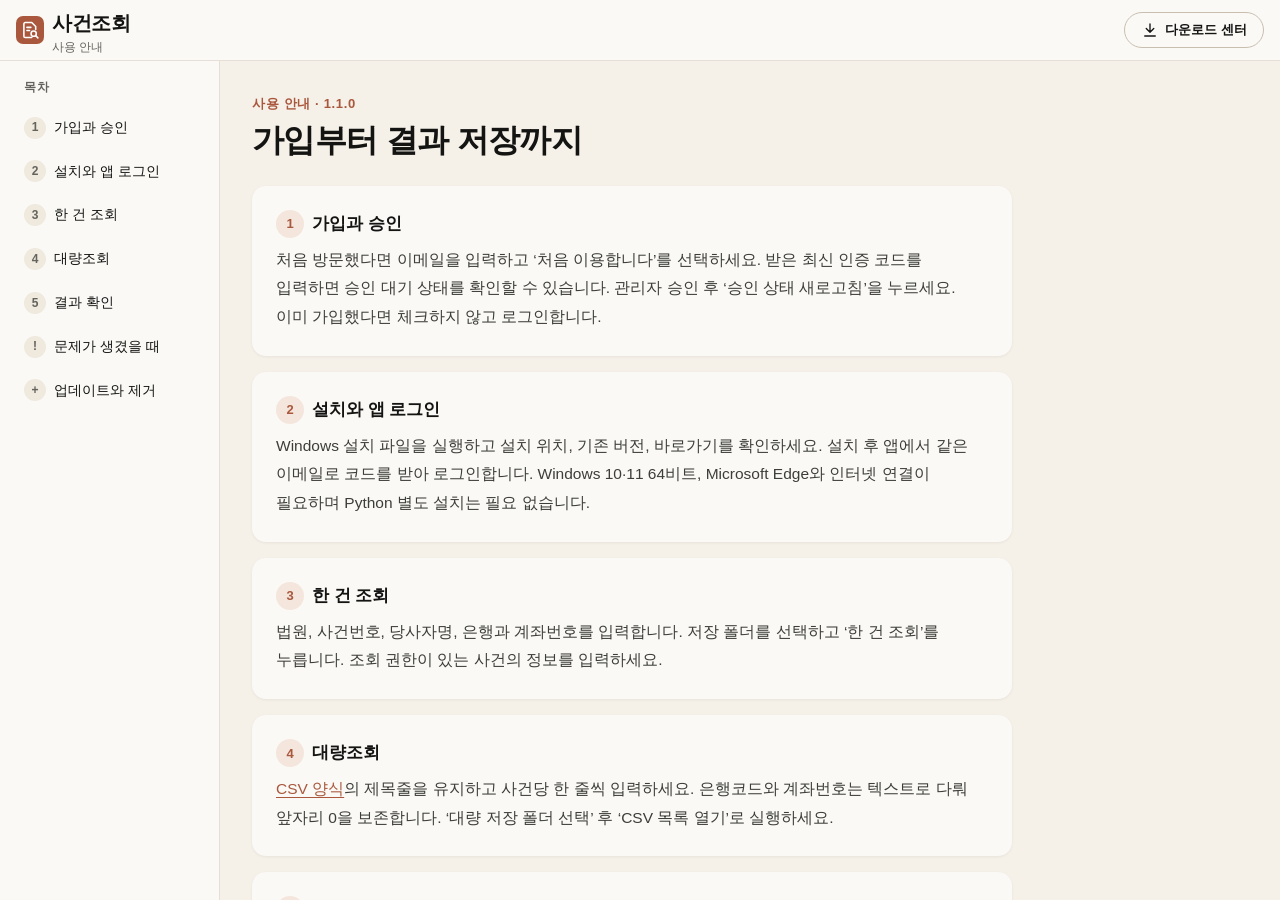
==== guide.html @ 9020bfab "포털 파일 첫 게시" ====
<!doctype html>
<html lang="ko" data-brand="claude">
<head>
<meta charset="utf-8">
<meta name="viewport" content="width=device-width, initial-scale=1">
<meta name="robots" content="noindex">
<title>사건조회 사용 안내</title>
<link rel="stylesheet" href="tokens.css">
<link rel="stylesheet" href="style.css">
</head>
<body class="page-guide">
<header class="topbar">
  <div class="brand">
    <svg class="brand-mark" viewBox="0 0 32 32" aria-hidden="true">
      <rect class="mk-bg" width="32" height="32" rx="8"/>
      <path class="mk-ink" d="M18 24.5h-7.5A1.5 1.5 0 0 1 9 23V9a1.5 1.5 0 0 1 1.5-1.5H18l4.5 4.5v3.5M12.5 13h4.5M12.5 16.5h3"/>
      <circle class="mk-ink" cx="20.2" cy="20.2" r="3"/><path class="mk-ink" d="M22.4 22.4l2.6 2.6"/>
    </svg>
    <span class="brand-name">사건조회<small>사용 안내</small></span>
  </div>
  <span class="spacer"></span>
  <a class="btn btn-small" href="index.html"><svg class="ico" viewBox="0 0 24 24" aria-hidden="true"><path d="M12 4v11M7 10l5 5 5-5M5 20h14"/></svg>다운로드 센터</a>
</header>

<div class="layout">
  <nav class="sidemenu" aria-label="목차">
    <div class="side-body">
      <div class="side-head">목차</div>
      <a class="menu-btn" href="#g1"><b>1</b>가입과 승인</a>
      <a class="menu-btn" href="#g2"><b>2</b>설치와 앱 로그인</a>
      <a class="menu-btn" href="#g3"><b>3</b>한 건 조회</a>
      <a class="menu-btn" href="#g4"><b>4</b>대량조회</a>
      <a class="menu-btn" href="#g5"><b>5</b>결과 확인</a>
      <a class="menu-btn" href="#g6"><b>!</b>문제가 생겼을 때</a>
      <a class="menu-btn" href="#g7"><b>+</b>업데이트와 제거</a>
    </div>
  </nav>

  <main class="main">
    <article class="doc">
      <p class="eyebrow">사용 안내 · 1.1.0</p>
      <h1>가입부터 결과 저장까지</h1>

      <section id="g1" class="card"><h2><span class="no">1</span>가입과 승인</h2>
        <p>처음 방문했다면 이메일을 입력하고 ‘처음 이용합니다’를 선택하세요. 받은 최신 인증 코드를 입력하면 승인 대기 상태를 확인할 수 있습니다. 관리자 승인 후 ‘승인 상태 새로고침’을 누르세요. 이미 가입했다면 체크하지 않고 로그인합니다.</p>
      </section>
      <section id="g2" class="card"><h2><span class="no">2</span>설치와 앱 로그인</h2>
        <p>Windows 설치 파일을 실행하고 설치 위치, 기존 버전, 바로가기를 확인하세요. 설치 후 앱에서 같은 이메일로 코드를 받아 로그인합니다. Windows 10·11 64비트, Microsoft Edge와 인터넷 연결이 필요하며 Python 별도 설치는 필요 없습니다.</p>
      </section>
      <section id="g3" class="card"><h2><span class="no">3</span>한 건 조회</h2>
        <p>법원, 사건번호, 당사자명, 은행과 계좌번호를 입력합니다. 저장 폴더를 선택하고 ‘한 건 조회’를 누릅니다. 조회 권한이 있는 사건의 정보를 입력하세요.</p>
      </section>
      <section id="g4" class="card"><h2><span class="no">4</span>대량조회</h2>
        <p><a href="template.csv" download="대량조회_입력양식.csv">CSV 양식</a>의 제목줄을 유지하고 사건당 한 줄씩 입력하세요. 은행코드와 계좌번호는 텍스트로 다뤄 앞자리 0을 보존합니다. ‘대량 저장 폴더 선택’ 후 ‘CSV 목록 열기’로 실행하세요.</p>
      </section>
      <section id="g5" class="card"><h2><span class="no">5</span>결과 확인</h2>
        <p>단건은 법원명·사건번호 폴더, 대량은 목록조회_날짜_시간 폴더에 저장됩니다. 조회결과.xlsx는 조회요약, 일반내용, 진행내용, 채권자현황, 변제현황, 시도이력 6개 시트로 구성됩니다. 모든 시트에 법원명과 사건번호가 표시됩니다. 화면 이미지는 일반내용·진행내용·변제현황으로 저장하며, 화면이 없거나 오류가 나면 일부 파일이 없을 수 있습니다.</p>
      </section>
      <section id="g6" class="card trouble"><h2><span class="no">!</span>문제가 생겼을 때</h2>
        <ul>
          <li>인증 코드가 만료되면 새 코드를 받고 가장 최근 메일의 숫자를 입력하세요. 재발송은 60초 후 가능합니다.</li>
          <li>승인 대기·정지·만료는 관리자에게 확인하세요.</li>
          <li>회원 서버에 연결되지 않으면 조회가 중단됩니다. 이미 받은 결과는 저장하며, 연결 복구 후 앱을 다시 실행하세요.</li>
          <li>조회 오류는 결과 파일의 오류와 시도이력을 확인하세요. 일시적 오류는 최초 시도 후 최대 3회 재시도합니다.</li>
          <li>설치 경로가 너무 길다는 안내가 나오면 기본 경로를 선택하세요.</li>
        </ul>
      </section>
      <section id="g7" class="card"><h2><span class="no">+</span>업데이트와 제거</h2>
        <p>업데이트는 저장 설정을 이어받고 이전 결과를 보존합니다. Windows 설정 → 앱 → 설치된 앱 → 사건조회 → 제거로 프로그램을 제거할 수 있습니다. 결과·설정·수정된 파일과 이전 수동 설치판은 남습니다.</p>
      </section>
    </article>
  </main>
</div>
</body>
</html>
---- tokens.css ----
/* ============================================================================
   기획본부 디자인 토큰 — 단일 원본
   ----------------------------------------------------------------------------
   이 파일이 원본이다. Artifact로 렌더한 디자인 시스템 문서는 사본이며,
   토큰을 바꿀 때는 항상 이 파일을 먼저 고친다.

   BI(2026-09-30 대표 결정): 기본 강조색은 바로바로론 BI 남색 #0E5296(흰 바탕 대비 7.9:1).
   BI 하늘색 #3AA9C6은 흰 바탕 대비 2.7:1이라 글자에 쓰지 않고 띠·그래픽 같은 장식에만 쓴다.

   적용 대상
     · 업무 콘솔(22번)      — <link>로 직접 불러 쓴다
     · 기획본부 뉴스(21번)   — 단일 파일로 GitHub Pages에 올라가므로 :root 블록을
                              이 파일에서 복사해 인라인한다(import 불가)
     · 메일 본문            — 메일 클라이언트가 CSS 변수를 지원하지 않으므로
                              여기 값을 인라인 스타일로 번역해 쓴다

   테마: 라이트를 bare :root에 전부 정의하고, 다크는 토큰만 두 번 재정의한다
         (prefers-color-scheme + data-theme). 색을 미디어쿼리 안에서만 정의하지 않는다.
   ========================================================================== */

:root{
  /* ── 표면 ─────────────────────────────────────────────────────────────── */
  --bg:#F1F4F8;           /* 페이지 바탕 */
  --surface:#FFFFFF;      /* 패널·카드 */
  --surface-2:#F4F7FB;    /* 패널 안의 한 단계 들어간 면 */

  /* ── 잉크 ─────────────────────────────────────────────────────────────── */
  --ink:#111418;          /* 본문·제목 */
  --ink-2:#333A45;        /* 보조 본문 */
  --muted:#5B6473;        /* 캡션·비활성 (대비 4.5:1 이상 유지) */

  /* ── 경계 ─────────────────────────────────────────────────────────────── */
  --rule:#DCE3EB;         /* 기본 구분선 */
  --rule-strong:#A3ACB9;  /* 강조 구분선·입력 테두리 */

  /* ── 강조 ─────────────────────────────────────────────────────────────── */
  --accent:#0E5296;       /* BI 남색 */
  --accent-ink:#FFFFFF;   /* accent 위에 얹는 글자색 */
  --accent-soft:#E5EEF7;  /* accent 배경의 옅은 면 */

  /* ── BI(바로바로론) ────────────────────────────────────────────────────
     --bi-*    : 테마와 무관한 고정색. 그래픽 그라데이션·로고 주변 등 "브랜드 그림"에만 쓴다.
                 글자색으로 쓰지 않는다(다크에서도 값이 그대로라 대비가 무너진다).
     --brand-* : 테마에 따라 바뀌는 브랜드 면·글자. 메뉴 띠·푸터 바탕(--brand-navy-deep),
                 제호 글자(--brand-navy), 장식 띠(--brand-sky), 옅은 면(--brand-sky-soft).
     --on-brand: --brand-navy-deep·--bi-* 위에 얹는 글자색 */
  --bi-navy:#0E5296;      --bi-navy-deep:#0A3D70;  --bi-sky:#3AA9C6;
  --brand-navy:#0E5296;   --brand-navy-deep:#0A3D70;
  --brand-sky:#3AA9C6;    --brand-sky-soft:#E3F3F8;
  --on-brand:#FFFFFF;

  /* ── 상태(의미) ────────────────────────────────────────────────────────
     UI 상태 전용이다. 주가 등락(--rise/--fall)과 섞어 쓰지 않는다.
     같은 빨강이라도 "경고"와 "상승"은 다른 개념이라 따로 둬야 나중에 갈라진다. */
  --danger:#C62828;       --danger-soft:#FBEBEB;   /* 오류·마감 경과·결측 */
  --warn:#9A5B00;         --warn-soft:#FBF0E2;     /* 보류·확인 필요 */
  --ok:#1B7A4B;           --ok-soft:#E6F4ED;       /* 완료·정상 */
  --info:#1E63B4;         --info-soft:#E7F0FA;     /* 안내·진행 중 */
  --neutral:#5B6473;      --neutral-soft:#EEF1F5;  /* 미착수·해당 없음 */

  /* ── 시장 방향(21번 뉴스 전용) ─────────────────────────────────────────
     한국 증시 관례: 상승 빨강, 하락 파랑. 값은 상태색과 같아도 의미가 다르므로
     이름을 따로 둔다. 등락 색만 바꾸고 싶을 때 UI 경고색이 딸려 바뀌지 않는다. */
  --rise:#C62828;         --rise-soft:#FBEBEB;
  --fall:#1E63B4;         --fall-soft:#E7F0FA;
  --flat:#5B6473;
  --chart-grid:#E5E9EF;
  --band:#F3D9D9;         /* 지수 차트 강조 띠 */
  --masthead-rule:#0E5296;/* 제호 아래 굵은 선 */

  /* ── 서체 ─────────────────────────────────────────────────────────────── */
  --font-display:"Gothic A1","IBM Plex Sans KR","Noto Sans KR","Malgun Gothic",sans-serif;
  --font-body:"IBM Plex Sans KR","Noto Sans KR","Malgun Gothic","Apple SD Gothic Neo",sans-serif;

  /* ── 타입 스케일 ───────────────────────────────────────────────────────
     화면마다 본문 기준만 다르게 고른다(콘솔 --text-base, 뉴스 --text-lg).
     스케일 자체는 공유해 두 화면의 위계가 어긋나지 않게 한다. */
  --text-xs:12px;
  --text-sm:13px;
  --text-md:14px;
  --text-base:15.5px;
  --text-lg:17px;
  --text-xl:20px;
  --text-2xl:24px;
  --text-3xl:32px;
  --text-4xl:40px;

  --leading-tight:1.32;   /* 제목 */
  --leading-normal:1.7;   /* UI 본문 */
  --leading-relaxed:1.85; /* 읽는 지면 본문 */
  --tracking-label:.05em; /* 대문자·라벨 */

  /* ── 간격 (4px 기반) ──────────────────────────────────────────────────── */
  --sp-1:4px;
  --sp-2:6px;
  --sp-3:8px;
  --sp-4:12px;
  --sp-5:16px;
  --sp-6:20px;
  --sp-7:24px;
  --sp-8:32px;
  --sp-9:48px;

  /* ── 모서리 ───────────────────────────────────────────────────────────── */
  --r-sm:4px;
  --r-md:6px;
  --r-lg:8px;
  --r-xl:12px;
  --r-2xl:14px;

  /* ── 그림자 ───────────────────────────────────────────────────────────── */
  --shadow-1:0 1px 0 rgba(17,20,24,.05);      /* 패널 */
  --shadow-2:0 -6px 20px rgba(17,20,24,.18);  /* 드로어·모달 */

  /* ── 하위 호환 별칭 ────────────────────────────────────────────────────
     기존 코드가 쓰던 이름. 새로 쓰는 곳에서는 위의 의미 토큰을 쓴다.
     두 화면의 마이그레이션이 끝나면 지운다. */
  --up:var(--rise);       --up-soft:var(--rise-soft);
  --down:var(--fall);     --down-soft:var(--fall-soft);
  --radius:var(--r-lg);
  --shadow:var(--shadow-1);
}

/* 다크: OS 설정만 있고 명시 선택이 없는 상태(대부분의 사용자) */
@media (prefers-color-scheme:dark){
  :root:not([data-theme="light"]){
    --bg:#0E1319;
    --surface:#161C25;
    --surface-2:#1B222D;
    --ink:#E9ECF1;
    --ink-2:#C3C9D3;
    --muted:#98A1B1;
    --rule:#28303D;
    --rule-strong:#4A5466;
    --accent:#8CC0EE;
    --accent-ink:#0E1319;
    --accent-soft:#16283D;
    --brand-navy:#8CC0EE;   --brand-navy-deep:#0B2440;
    --brand-sky:#4DB9D5;    --brand-sky-soft:#12303A;
    --on-brand:#FFFFFF;

    --danger:#F26C6A;     --danger-soft:#3A2024;
    --warn:#E0A458;       --warn-soft:#352716;
    --ok:#6FC79A;         --ok-soft:#16301F;
    --info:#62A6F2;       --info-soft:#1A2A40;
    --neutral:#98A1B1;    --neutral-soft:#222A36;

    --rise:#F26C6A;       --rise-soft:#3A2024;
    --fall:#62A6F2;       --fall-soft:#1A2A40;
    --flat:#98A1B1;
    --chart-grid:#242C38;
    --band:#3A2024;
    --masthead-rule:#8CC0EE;

    --shadow-1:none;
    --shadow-2:0 -6px 20px rgba(0,0,0,.45);
  }
}

/* 다크: 사용자가 직접 고른 경우(토글이 OS 설정을 이긴다) */
:root[data-theme="dark"]{
  --bg:#0E1319;
  --surface:#161C25;
  --surface-2:#1B222D;
  --ink:#E9ECF1;
  --ink-2:#C3C9D3;
  --muted:#98A1B1;
  --rule:#28303D;
  --rule-strong:#4A5466;
  --accent:#8CC0EE;
  --accent-ink:#0E1319;
  --accent-soft:#16283D;
  --brand-navy:#8CC0EE;   --brand-navy-deep:#0B2440;
  --brand-sky:#4DB9D5;  --brand-sky-soft:#12303A;
  --on-brand:#FFFFFF;

  --danger:#F26C6A;     --danger-soft:#3A2024;
  --warn:#E0A458;       --warn-soft:#352716;
  --ok:#6FC79A;         --ok-soft:#16301F;
  --info:#62A6F2;       --info-soft:#1A2A40;
  --neutral:#98A1B1;    --neutral-soft:#222A36;

  --rise:#F26C6A;       --rise-soft:#3A2024;
  --fall:#62A6F2;       --fall-soft:#1A2A40;
  --flat:#98A1B1;
  --chart-grid:#242C38;
  --band:#3A2024;
  --masthead-rule:#8CC0EE;

  --shadow-1:none;
  --shadow-2:0 -6px 20px rgba(0,0,0,.45);
}

/* ============================================================================
   브랜드 층 — Claude (DESIGN-claude.md 참조)
   ----------------------------------------------------------------------------
   <html data-brand="claude">를 선언한 화면에서만 적용된다. 선언하지 않은 화면은
   위의 기본 토큰 그대로다. 바꾸는 것은 표면·잉크·경계·강조·제목 서체·그림자뿐이고,
   상태색(danger·warn·ok·info·neutral)과 타입·간격·모서리 스케일은 기본 토큰을 쓴다.

   강조색: 문서의 기본 코랄 #cc785c는 흰 글자 대비 3.3:1이라 버튼·글자에 쓰기에
   모자라다. 라이트는 문서의 눌림색 #a9583e(흰 글자 5.1:1, 크림 위 글자 4.8:1)를
   강조로 쓰고, 다크는 밝은 코랄 #d97757 위에 어두운 글자를 얹는다(5.9:1).

   선택자 우선순위: 이 층은 기본 다크 블록보다 뒤에 있고 속성 선택자가 하나 더 붙어
   있어 항상 이긴다. 브랜드 다크 블록은 브랜드 라이트 블록이 정의한 토큰을 전부
   다시 정의해야 한다(빠뜨리면 다크에서 라이트 값이 남는다).
   BI 토큰(--bi-*·--brand-*·--on-brand)은 이 층에서 재정의하지 않는다 — 이 층을 쓰는
   화면(20번)은 BI 요소를 쓰지 않는다. 쓰게 되면 여기서 함께 정의한다.
   ========================================================================== */
:root[data-brand="claude"]{
  --bg:#F5F0E8;           /* surface-soft — 페이지 바탕 */
  --surface:#FAF9F5;      /* canvas — 패널·카드 */
  --surface-2:#EFE9DE;    /* surface-card — 한 단계 들어간 면 */
  --ink:#141413;
  --ink-2:#3D3D3A;
  --muted:#65635D;        /* 문서 #6c6a64를 살짝 낮춤 — surface-2 위 4.5:1 유지 */
  --rule:#E6DFD8;         /* hairline */
  --rule-strong:#C9BFB1;
  --accent:#A9583E;
  --accent-ink:#FFFFFF;
  --accent-soft:#F4E6DC;
  /* 그래프 계열색(2026-10-24 대표 승인, 29번 책자 9장). 선·막대 같은 비텍스트 그래픽용이다.
     --surface 대비 4.8·10.3·4.7·3.5:1 — 비텍스트 기준 3:1 이상. 글자색으로는 쓰지 않는다(chart-4는 글자 4.5:1 미달).
     chart-1은 --accent, chart-2는 --ink-2와 같은 값이지만 의미가 달라 이름을 따로 둔다. */
  --chart-1:#A9583E;      /* 당월·주 계열 */
  --chart-2:#3D3D3A;      /* 비교·합계 계열 */
  --chart-3:#2F7D6E;
  --chart-4:#B7791F;
  --font-display:"Copernicus","Tiempos Headline",Georgia,"Noto Serif KR","Nanum Myeongjo",serif;
  --shadow-1:0 1px 3px rgba(20,20,19,.06);
  --shadow-2:0 8px 28px rgba(20,20,19,.12);
}

@media (prefers-color-scheme:dark){
  :root[data-brand="claude"]:not([data-theme="light"]){
    --bg:#1F1E1D;
    --surface:#262624;
    --surface-2:#30302E;
    --ink:#FAF9F5;
    --ink-2:#C3C0B6;
    --muted:#A09D96;
    --rule:#3A3936;
    --rule-strong:#57554F;
    --accent:#D97757;
    --accent-ink:#141413;
    --accent-soft:#3D2B24;
    --chart-1:#D97757;
    --chart-2:#C3C0B6;
    --chart-3:#5DB8A6;
    --chart-4:#E8A55A;
    --font-display:"Copernicus","Tiempos Headline",Georgia,"Noto Serif KR","Nanum Myeongjo",serif;
    --shadow-1:none;
    --shadow-2:0 8px 28px rgba(0,0,0,.45);
  }
}

:root[data-brand="claude"][data-theme="dark"]{
  --bg:#1F1E1D;
  --surface:#262624;
  --surface-2:#30302E;
  --ink:#FAF9F5;
  --ink-2:#C3C0B6;
  --muted:#A09D96;
  --rule:#3A3936;
  --rule-strong:#57554F;
  --accent:#D97757;
  --accent-ink:#141413;
  --accent-soft:#3D2B24;
  --chart-1:#D97757;
  --chart-2:#C3C0B6;
  --chart-3:#5DB8A6;
  --chart-4:#E8A55A;
  --font-display:"Copernicus","Tiempos Headline",Georgia,"Noto Serif KR","Nanum Myeongjo",serif;
  --shadow-1:none;
  --shadow-2:0 8px 28px rgba(0,0,0,.45);
}

/* ============================================================================
   브랜드 층 — 옥색 (대표 지시 2026-10-08, PPT 문서서식 3종 전용)
   ----------------------------------------------------------------------------
   <html data-brand="jade">를 선언한 화면/문서에서만 적용. 상태색·타입·간격·모서리
   스케일은 기본 토큰을 쓴다(3.8절과 같은 범위 원칙). ink·ink-2는 기본값 유지.
   소비처: _디자인/문서서식/ PPT 3종(기획안·경영보고·교육자료 마스터)·교육 01 덱.
   근거: _디자인/문서서식/양식_기준_기획안·보고서.md 14.2절.
   ========================================================================== */
:root[data-brand="jade"]{
  --bg:#F2F7F5;
  --surface:#FFFFFF;
  --surface-2:#E3EFEA;
  --rule:#D7E3DF;
  --rule-strong:#A9BDB6;
  --accent:#4C7A70;
  --accent-ink:#FFFFFF;
  --accent-soft:#E3EFEA;
  --accent-deep:#2E6B57;   /* 신설 토큰 — 흰 바탕 위 강조 글자 전용(6.25:1) */
  --muted:#5B6B66;
}

@media (prefers-color-scheme:dark){
  :root[data-brand="jade"]:not([data-theme="light"]){
    --bg:#11211B; --surface:#17251F; --surface-2:#1C2B25;
    --rule:#28392F; --rule-strong:#44635A;
    --accent:#6FC3A8; --accent-ink:#0E1319; --accent-soft:#1A3A30;
    --accent-deep:#8EDCBF; --muted:#8FB3A8;
  }
}
:root[data-brand="jade"][data-theme="dark"]{
  --bg:#11211B; --surface:#17251F; --surface-2:#1C2B25;
  --rule:#28392F; --rule-strong:#44635A;
  --accent:#6FC3A8; --accent-ink:#0E1319; --accent-soft:#1A3A30;
  --accent-deep:#8EDCBF; --muted:#8FB3A8;
}

/* ============================================================================
   브랜드 층 — 오피스 (대표 승인 2026-10-28, 29번 기획실 Monthly Report 전용)
   ----------------------------------------------------------------------------
   <html data-brand="office">를 선언한 화면/문서에서만 적용된다(지금은 29번 변환기와 저장 HTML뿐).
   파란 머리 띠·회색 바탕·엑셀식 표 머리글·오피스 기본 테마 그래프 계열색. 기존 값과 다른 브랜드 층은 고치지 않았다.
   새 변수(--office-bar·--office-bar-ink·--tbl-head-bg·--tbl-total-bg·--tbl-total-rule)는 이 층에서만 정의한다(바탕 :root에는 없음).
   다크 두 꼴은 이 라이트 층이 정의한 변수를 모두 다시 정의한다(선택자 우선순위가 같아, 빠진 변수는 라이트 값이 다크에 남는다).
   그래프 계열색: 오피스 파랑·주황·회색·금색. 주황·금색은 흰 바탕 3:1 대비를 위해 한 단계 진하게 잡았다.
   영문 제호 서체는 Windows 기본 서체만 쓴다(외부 서체 파일 없음).
   ========================================================================== */
:root[data-brand="office"]{
  --bg:#F3F2F1;
  --surface:#FFFFFF;
  --surface-2:#FAF9F8;
  --ink:#201F1E;
  --ink-2:#323130;
  --muted:#605E5C;
  --rule:#E1DFDD;
  --rule-strong:#C8C6C4;
  --accent:#2B579A;
  --accent-ink:#FFFFFF;
  --accent-soft:#DEECF9;
  --neutral-soft:#F3F2F1;
  --office-bar:#2B579A;
  --office-bar-ink:#FFFFFF;
  --tbl-head-bg:#DDEBF7;
  --tbl-total-bg:#F2F2F2;
  --tbl-total-rule:#4472C4;
  --chart-1:#4472C4;
  --chart-2:#D46A1F;
  --chart-3:#7F7F7F;
  --chart-4:#A67C00;
  --chart-grid:#EDEBE9;
  --font-display:Cambria,Georgia,"Times New Roman",serif;
}

@media (prefers-color-scheme:dark){
  :root[data-brand="office"]:not([data-theme="light"]){
    --bg:#1F1F1F;
    --surface:#292929;
    --surface-2:#323232;
    --ink:#F3F2F1;
    --ink-2:#D2D0CE;
    --muted:#A19F9D;
    --rule:#3B3A39;
    --rule-strong:#605E5C;
    --accent:#6CA0DC;
    --accent-ink:#1F1F1F;
    --accent-soft:#172B45;
    --neutral-soft:#323232;
    --office-bar:#1B3A66;
    --office-bar-ink:#FFFFFF;
    --tbl-head-bg:#1E3A5F;
    --tbl-total-bg:#323232;
    --tbl-total-rule:#6CA0DC;
    --chart-1:#6C9BE0;
    --chart-2:#F4A261;
    --chart-3:#B3B0AD;
    --chart-4:#E6B800;
    --chart-grid:#3B3A39;
    --font-display:Cambria,Georgia,"Times New Roman",serif;
  }
}

:root[data-brand="office"][data-theme="dark"]{
  --bg:#1F1F1F;
  --surface:#292929;
  --surface-2:#323232;
  --ink:#F3F2F1;
  --ink-2:#D2D0CE;
  --muted:#A19F9D;
  --rule:#3B3A39;
  --rule-strong:#605E5C;
  --accent:#6CA0DC;
  --accent-ink:#1F1F1F;
  --accent-soft:#172B45;
  --neutral-soft:#323232;
  --office-bar:#1B3A66;
  --office-bar-ink:#FFFFFF;
  --tbl-head-bg:#1E3A5F;
  --tbl-total-bg:#323232;
  --tbl-total-rule:#6CA0DC;
  --chart-1:#6C9BE0;
  --chart-2:#F4A261;
  --chart-3:#B3B0AD;
  --chart-4:#E6B800;
  --chart-grid:#3B3A39;
  --font-display:Cambria,Georgia,"Times New Roman",serif;
}
---- style.css ----
/* 사건조회 포털(index.html)과 사용 안내(guide.html)가 함께 쓰는 규칙.
   색·서체·간격·모서리는 tokens.css(_디자인/tokens.css 바이트 사본)에서 받는다. 이 파일에 색을 직접 적지 않는다.
   로그인 전후 전환과 기본 화면은 :has() 없이 형제 결합자(~)와 :target으로 만든다.
   :has()는 장식(상태 점, 단계 색, 고른 메뉴, 회원 관리 메뉴)에만 쓰며 다른 선택자와 쉼표로 묶지 않는다. */

/* ── 바탕 ── */
*{box-sizing:border-box}
html{color-scheme:light}
@media (prefers-color-scheme:dark){html{color-scheme:dark}}
html,body{margin:0}
body{
  background:var(--bg);color:var(--ink);
  font-family:var(--font-body);font-size:var(--text-base);line-height:var(--leading-normal);
  word-break:keep-all;overflow-wrap:break-word;-webkit-font-smoothing:antialiased;
}
button,input,select{font:inherit;color:inherit}
a{color:var(--accent);text-underline-offset:3px}
.sr-only{position:absolute;width:1px;height:1px;overflow:hidden;clip:rect(0 0 0 0);white-space:nowrap}
:focus-visible{outline:3px solid color-mix(in srgb,var(--accent) 35%,transparent);outline-offset:2px}
.defs{position:absolute;width:0;height:0;overflow:hidden}
.ico{width:18px;height:18px;flex:none;fill:none;stroke:currentColor;stroke-width:1.8;stroke-linecap:round;stroke-linejoin:round}
.mk-bg{fill:var(--accent)}
.mk-ink{fill:none;stroke:var(--accent-ink);stroke-width:1.8;stroke-linecap:round;stroke-linejoin:round}

/* 로그인 전 포털: 몸 전체가 가운데 정렬 격자이고 카드 바로 아래에 #status가 온다 */
.page-portal{
  min-height:100vh;display:grid;place-content:center;justify-items:center;gap:var(--sp-4);padding:var(--sp-6);
}
/* 사용 안내: 위 띠 아래 겉틀이 남은 높이를 채운다 */
.page-guide{height:100vh;display:flex;flex-direction:column}

/* ── 단추 ── */
.btn{
  display:inline-flex;align-items:center;justify-content:center;gap:var(--sp-2);
  min-height:40px;padding:var(--sp-3) var(--sp-6);border:1px solid var(--rule-strong);border-radius:999px;
  background:var(--surface);color:var(--ink);cursor:pointer;white-space:nowrap;font-weight:600;text-decoration:none;
  transition:background .15s,transform .15s,box-shadow .15s,filter .15s;
}
.btn:hover{background:var(--surface-2)}
.btn:active:not(:disabled){transform:scale(.97)}
.btn-primary{background:var(--accent);color:var(--accent-ink);border-color:var(--accent)}
.btn-primary:hover{background:var(--accent);filter:brightness(.94);box-shadow:0 4px 14px color-mix(in srgb,var(--accent) 35%,transparent)}
.btn:disabled{opacity:.45;cursor:default;filter:none;box-shadow:none}
.btn-small{min-height:34px;padding:var(--sp-2) var(--sp-5);font-size:var(--text-sm)}
.btn-link{border:0;background:transparent;color:var(--accent);cursor:pointer;padding:var(--sp-1) 0;font-size:var(--text-sm);font-weight:600}
.btn-link:hover{text-decoration:underline;text-underline-offset:3px}
.btn-link:disabled{opacity:.45;cursor:default;text-decoration:none}

/* ── 로그인 카드(이메일 입력과 코드 입력이 한 카드 안에서 바뀐다) ── */
.login-screen{width:min(400px,calc(100vw - 40px))}
.login-card{
  display:flex;flex-direction:column;gap:var(--sp-3);
  padding:var(--sp-9) var(--sp-8) var(--sp-7);
  background:var(--surface);border-radius:var(--r-2xl);box-shadow:var(--shadow-2);
}
.login-mark{display:block;width:44px;height:44px;margin:0 auto var(--sp-3)}
.login-brand{margin:0;text-align:center;font-size:var(--text-3xl);line-height:var(--leading-tight);letter-spacing:-.02em;font-weight:700}
.login-sub{margin:0 0 var(--sp-5);text-align:center;color:var(--muted)}
.login-form{display:flex;flex-direction:column;gap:var(--sp-3);margin:0}
.login-input{
  width:100%;min-height:44px;padding:var(--sp-2) var(--sp-4);
  border:1px solid var(--rule-strong);border-radius:var(--r-xl);background:var(--surface);color:var(--ink);
}
.login-input::placeholder{color:var(--muted)}
.login-input:focus{border-color:var(--accent);outline:none;box-shadow:0 0 0 3px color-mix(in srgb,var(--accent) 18%,transparent)}
.code-input{text-align:center;font-size:var(--text-xl);letter-spacing:.3em;font-variant-numeric:tabular-nums}
.code-input::placeholder{font-size:var(--text-md);letter-spacing:0}
.field-label{font-size:var(--text-md);font-weight:600;color:var(--ink-2)}
.check-row{
  display:flex;align-items:flex-start;gap:var(--sp-3);padding:var(--sp-3) var(--sp-4);
  border-radius:var(--r-xl);background:var(--surface-2);font-size:var(--text-md);line-height:1.5;cursor:pointer;
  transition:background .15s;
}
.check-row input{width:18px;height:18px;margin:2px 0 0;flex:none;accent-color:var(--accent)}
.check-row:has(input:checked){background:var(--accent-soft)}
.login-hint{margin:0;font-size:var(--text-sm);color:var(--muted);line-height:1.6}
.login-submit{width:100%;min-height:46px;margin-top:var(--sp-1)}
.login-links{display:flex;justify-content:center;align-items:center;gap:var(--sp-3);color:var(--muted)}
.login-foot{margin-top:var(--sp-4);padding-top:var(--sp-4);border-top:1px solid var(--rule);font-size:var(--text-sm);color:var(--muted);line-height:1.6}
.login-foot p{margin:0 0 var(--sp-2)}
.login-foot p:last-child{margin-bottom:0}
.foot-links a{font-weight:600}

/* ── #status: portal.js가 글만 넣는 한 칸 ── */
#status{
  width:min(400px,calc(100vw - 40px));margin:0;padding:var(--sp-3) var(--sp-4);
  border-radius:var(--r-xl);background:var(--surface-2);color:var(--ink-2);font-size:var(--text-md);line-height:1.6;
}
#status:empty{display:none}
/* 로그인 뒤: 화면 아래 가운데 알림 */
#member:not([hidden]) ~ #status{
  position:fixed;left:50%;bottom:var(--sp-6);z-index:40;transform:translateX(-50%);
  width:max-content;max-width:min(600px,calc(100vw - 32px));padding:var(--sp-3) var(--sp-6);
  border-radius:var(--r-2xl);background:var(--ink);color:var(--bg);font-weight:600;box-shadow:var(--shadow-2);
}

/* ── 로그인 전후 전환 ── */
#member:not([hidden]) ~ .login-screen{display:none}
.app{position:fixed;inset:0;display:flex;flex-direction:column}
[hidden]{display:none !important}

/* ── 위 띠·겉틀(포털과 사용 안내가 같이 씀) ── */
.topbar{
  flex:none;display:flex;align-items:center;gap:var(--sp-4);
  min-height:60px;padding:var(--sp-2) var(--sp-5);
  background:var(--surface);border-bottom:1px solid var(--rule);
}
.brand{display:flex;align-items:center;gap:var(--sp-3);font-size:var(--text-xl);font-weight:700;letter-spacing:-.02em;white-space:nowrap}
.brand-mark{width:28px;height:28px;flex:none}
.brand-name small{display:block;font-weight:500;font-size:var(--text-xs);color:var(--muted);letter-spacing:0;line-height:1.2}
.spacer{flex:1}
.top-note{font-size:var(--text-sm);color:var(--muted)}
.layout{flex:1;min-height:0;display:grid;grid-template-columns:220px minmax(0,1fr)}

/* 왼쪽 메뉴(포털) · 목차(사용 안내) */
.sidemenu{min-height:0;display:flex;flex-direction:column;background:var(--surface);border-right:1px solid var(--rule)}
.side-body{flex:1;min-height:0;overflow:auto;display:flex;flex-direction:column;gap:var(--sp-1);padding:var(--sp-5) var(--sp-4)}
.side-head{margin:0 var(--sp-4) var(--sp-2);font-size:var(--text-xs);font-weight:700;letter-spacing:var(--tracking-label);color:var(--muted)}
.menu-btn{
  display:flex;align-items:center;gap:var(--sp-3);padding:var(--sp-3) var(--sp-4);border-radius:10px;
  color:var(--ink);text-decoration:none;font-size:var(--text-md);font-weight:500;
  transition:background .15s,padding-left .18s;
}
.menu-btn:hover{background:var(--surface-2);padding-left:var(--sp-5)}
.menu-btn .ico{color:var(--muted)}
.menu-btn .ext{width:14px;height:14px;margin-left:auto}
.menu-btn b{display:inline-grid;place-items:center;flex:none;width:22px;height:22px;border-radius:999px;background:var(--surface-2);color:var(--muted);font-size:var(--text-xs)}
.menu-sep{height:1px;background:var(--rule);margin:var(--sp-2) var(--sp-3)}
.side-foot{flex:none;display:flex;flex-direction:column;gap:var(--sp-3);padding:var(--sp-4);border-top:1px solid var(--rule)}
.menu-foot{margin:0;font-size:var(--text-xs);color:var(--muted);line-height:1.55}
.user-box{display:flex;align-items:center;gap:var(--sp-3);min-width:0;padding:var(--sp-1)}
.avatar{display:inline-grid;place-items:center;flex:none;width:30px;height:30px;border-radius:999px;background:var(--accent);color:var(--accent-ink)}
.avatar .ico{width:16px;height:16px}
.user-text{min-width:0;display:flex;flex-direction:column;line-height:1.3}
.user-label{font-size:var(--text-xs);color:var(--muted)}
.user-name{margin:0;font-size:var(--text-md);font-weight:600;white-space:nowrap;overflow:hidden;text-overflow:ellipsis}
#logout{width:100%}

/* 고른 메뉴: 옅은 강조 면 + 왼쪽 띠(장식, :has()) */
body:has(#v-status:target) .menu-btn[href="#v-status"],
body:not(:has(.panel:target:not([hidden]))) .menu-btn[href="#v-status"],
body:has(#v-files:target) .menu-btn[href="#v-files"],
body:has(#admin:target:not([hidden])) .menu-btn[href="#admin"]{
  background:var(--accent-soft);box-shadow:inset 3px 0 0 var(--accent);font-weight:600;
}
body:has(#v-status:target) .menu-btn[href="#v-status"] .ico,
body:not(:has(.panel:target:not([hidden]))) .menu-btn[href="#v-status"] .ico,
body:has(#v-files:target) .menu-btn[href="#v-files"] .ico,
body:has(#admin:target:not([hidden])) .menu-btn[href="#admin"] .ico{color:var(--accent)}
/* 회원 관리 메뉴는 portal.js가 #admin을 보일 때만 보인다(장식, :has()) */
.nav-admin{display:none}
body:has(#admin:not([hidden])) .menu-btn.nav-admin{display:flex}
body:has(#admin:not([hidden])) .menu-sep.nav-admin{display:block}
/* 사용 안내 목차에서 고른 절 */
body:has(#g1:target) .menu-btn[href="#g1"],
body:has(#g2:target) .menu-btn[href="#g2"],
body:has(#g3:target) .menu-btn[href="#g3"],
body:has(#g4:target) .menu-btn[href="#g4"],
body:has(#g5:target) .menu-btn[href="#g5"],
body:has(#g6:target) .menu-btn[href="#g6"],
body:has(#g7:target) .menu-btn[href="#g7"]{
  background:var(--accent-soft);box-shadow:inset 3px 0 0 var(--accent);font-weight:600;
}

/* 가운데 작업 칸 */
.main{min-width:0;min-height:0;overflow:auto;padding:var(--sp-8)}
.page-portal .main{padding-bottom:96px}
.page-guide .main{padding-bottom:var(--sp-9)}
.panels{max-width:960px}
.eyebrow{margin:0 0 var(--sp-1);font-size:var(--text-sm);font-weight:700;letter-spacing:var(--tracking-label);color:var(--accent)}
.card{background:var(--surface);border-radius:var(--r-2xl);box-shadow:var(--shadow-1);padding:var(--sp-7)}
.hint{margin:var(--sp-3) 0 0;font-size:var(--text-sm);color:var(--muted);line-height:1.6}

/* ── 메뉴 전환: 주소 조각(:target)과 형제 결합자 ── */
.panel{display:none;scroll-margin-top:var(--sp-8)}
.panel:target{display:block}
#v-status{display:block}
.panel:target:not([hidden]) ~ #v-status{display:none}
.panel-head{margin-bottom:var(--sp-6)}
.panel-head h2{margin:0;font-size:var(--text-2xl);line-height:var(--leading-tight);letter-spacing:-.02em}
.panel-head p:not(.eyebrow){margin:var(--sp-2) 0 0;color:var(--muted);font-size:var(--text-md)}
.card h3{margin:0;font-size:var(--text-lg);line-height:var(--leading-tight)}
.meta{margin:2px 0 0;font-size:var(--text-sm);color:var(--muted)}
.row-actions{display:flex;flex-wrap:wrap;gap:var(--sp-3);margin-top:var(--sp-6)}

/* 내 상태 */
.status-line{display:flex;align-items:center;gap:var(--sp-4)}
.led{flex:none;width:10px;height:10px;border-radius:999px;background:var(--neutral);box-shadow:0 0 0 4px color-mix(in srgb,var(--neutral) 20%,transparent)}
body:has(#download:not(:disabled)) .led{background:var(--ok);box-shadow:0 0 0 4px color-mix(in srgb,var(--ok) 22%,transparent)}
body:has(#pending-help:not([hidden])) .led{background:var(--warn);box-shadow:0 0 0 4px color-mix(in srgb,var(--warn) 22%,transparent)}
.status-label{margin:0 0 2px;font-size:var(--text-sm);color:var(--muted)}
#membership-status{margin:0;font-size:var(--text-lg);font-weight:700;line-height:1.45}
.note-warn{margin:var(--sp-5) 0 0;padding:var(--sp-4) var(--sp-5);border-radius:var(--r-xl);background:var(--warn-soft);color:var(--warn);font-size:var(--text-md);line-height:1.65}
.go-files{display:none}
body:has(#download:not(:disabled)) .go-files{display:inline-flex}
.steps{list-style:none;margin:var(--sp-6) 0 0;padding:0;display:grid;grid-template-columns:repeat(3,minmax(0,1fr));gap:var(--sp-4)}
.step{display:flex;gap:var(--sp-3);padding:var(--sp-5);border-radius:var(--r-2xl);background:var(--surface-2);font-size:var(--text-md);line-height:1.5;transition:background .2s}
.step strong{display:block;margin-bottom:2px}
.step p{margin:0;font-size:var(--text-sm);color:var(--muted)}
.step-no{flex:none;display:grid;place-items:center;width:26px;height:26px;border-radius:999px;background:var(--surface);color:var(--muted);font-weight:700;font-size:var(--text-sm)}
.s-join .step-no{background:var(--ok-soft);color:var(--ok)}
body:has(#pending-help:not([hidden])) .s-approve{background:var(--warn-soft)}
body:has(#pending-help:not([hidden])) .s-approve .step-no{background:var(--surface);color:var(--warn)}
body:has(#download:not(:disabled)) .s-approve .step-no{background:var(--ok-soft);color:var(--ok)}
body:has(#download:not(:disabled)) .s-install{background:var(--accent-soft)}
body:has(#download:not(:disabled)) .s-install .step-no{background:var(--accent);color:var(--accent-ink)}

/* 설치 파일 */
.grid2{display:grid;grid-template-columns:minmax(0,1.25fr) minmax(0,1fr);gap:var(--sp-6);align-items:start}
.file-top{display:flex;align-items:center;gap:var(--sp-4);margin-bottom:var(--sp-6)}
.file-top.flush{margin-bottom:0}
.chip-ico{display:inline-grid;place-items:center;flex:none;width:44px;height:44px;border-radius:12px;background:var(--accent-soft);color:var(--accent)}
.chip-ico .ico{width:22px;height:22px}
#download{width:100%;min-height:46px}
.cols{display:flex;flex-wrap:wrap;gap:var(--sp-2);margin:var(--sp-4) 0}
.col-chip{padding:var(--sp-1) var(--sp-4);border-radius:999px;background:var(--surface-2);font-size:var(--text-sm);font-weight:500}
.csv-card p.lead{margin:var(--sp-4) 0 0;font-size:var(--text-md);color:var(--ink-2)}
.template{margin-top:var(--sp-5)}

/* 회원 관리(행은 portal.js가 form.member-row로 그린다. 이 구조에만 기댄다) */
.tool-row{display:flex;flex-wrap:wrap;align-items:center;gap:var(--sp-3);margin-bottom:var(--sp-4)}
.table-card{padding:var(--sp-4) 0}
.member-head,.member-row{
  display:grid;grid-template-columns:minmax(0,2fr) minmax(130px,1fr) minmax(150px,1fr) auto;
  gap:var(--sp-4);align-items:center;padding:var(--sp-3) var(--sp-7);
}
.member-head{padding-bottom:var(--sp-4);border-bottom:1px solid var(--rule);font-size:var(--text-xs);font-weight:700;letter-spacing:var(--tracking-label);color:var(--muted)}
.member-row{margin:0;border-bottom:1px solid var(--rule)}
.member-row:last-child{border-bottom:0}
.member-row strong{font-weight:600;overflow-wrap:anywhere}
.member-row:not(:has(select)){background:var(--surface-2)}
.member-row:not(:has(select)) strong{grid-column:1/-1;color:var(--ink-2)}
.member-row select,.member-row input[type=date]{
  width:100%;min-height:38px;padding:var(--sp-2) var(--sp-4);
  border:1px solid var(--rule-strong);border-radius:var(--r-xl);background:var(--surface);color:var(--ink);
}
.member-row select:focus,.member-row input[type=date]:focus{border-color:var(--accent);outline:none;box-shadow:0 0 0 3px color-mix(in srgb,var(--accent) 18%,transparent)}
.member-row button{
  min-height:34px;padding:var(--sp-2) var(--sp-5);border:1px solid var(--rule-strong);border-radius:999px;
  background:var(--surface);color:var(--ink);font-size:var(--text-sm);font-weight:600;cursor:pointer;white-space:nowrap;
}
.member-row button:hover{background:var(--surface-2)}
.member-row button:disabled{opacity:.45;cursor:default}
.member-row span[role=status]{grid-column:1/-1;font-size:var(--text-sm);color:var(--muted)}
.member-row span[role=status]:empty{display:none}
.list-empty{margin:0;padding:var(--sp-8) var(--sp-7);text-align:center;color:var(--muted);font-size:var(--text-md)}
#member-list:not(:empty) + .list-empty{display:none}

/* ── 사용 안내 본문 ── */
.doc{max-width:760px}
.page-guide h1{margin:0 0 var(--sp-7);font-size:var(--text-3xl);line-height:var(--leading-tight);letter-spacing:-.02em}
.page-guide .card{margin-bottom:var(--sp-5);scroll-margin-top:var(--sp-6)}
.page-guide .card h2{display:flex;align-items:center;gap:var(--sp-3);margin:0 0 var(--sp-3);font-size:var(--text-lg);line-height:var(--leading-tight)}
.no{display:inline-grid;place-items:center;flex:none;width:28px;height:28px;border-radius:999px;background:var(--accent-soft);color:var(--accent);font-size:var(--text-sm);font-weight:700}
.page-guide .card p,.page-guide .card li{margin:0;color:var(--ink-2);line-height:var(--leading-relaxed)}
.page-guide .card ul{margin:0;padding-left:1.2em}
.page-guide .card li + li{margin-top:var(--sp-2)}
.card.trouble{background:var(--warn-soft)}
.card.trouble .no{background:var(--surface);color:var(--warn)}

/* ── 좁은 창: 왼쪽 메뉴·목차가 위쪽 가로 줄이 된다 ── */
@media (max-width:760px){
  .top-note{display:none}
  .layout{grid-template-columns:minmax(0,1fr);grid-template-rows:auto minmax(0,1fr)}
  .sidemenu{min-width:0;border-right:0;border-bottom:1px solid var(--rule)}
  .side-body{flex-direction:row;flex:none;overflow-x:auto;padding:var(--sp-3) var(--sp-4);gap:var(--sp-2)}
  .side-head,.menu-sep,.menu-foot{display:none !important}
  .menu-btn{white-space:nowrap;border-radius:999px}
  .menu-btn:hover{padding-left:var(--sp-4)}
  .side-foot{flex-direction:row;align-items:center;padding:var(--sp-2) var(--sp-4)}
  .user-box{flex:1}
  #logout{width:auto}
  .main{padding:var(--sp-6) var(--sp-5)}
  .page-portal .main{padding-bottom:110px}
  .page-guide .main{padding-bottom:var(--sp-8)}
  .grid2,.steps{grid-template-columns:1fr}
  .member-head{display:none}
  .member-row{grid-template-columns:1fr 1fr;padding:var(--sp-4) var(--sp-5)}
  .member-row strong,.member-row button{grid-column:1/-1}
  .page-guide h1{font-size:var(--text-2xl)}
}
@media (prefers-reduced-motion:reduce){*{transition:none !important}}
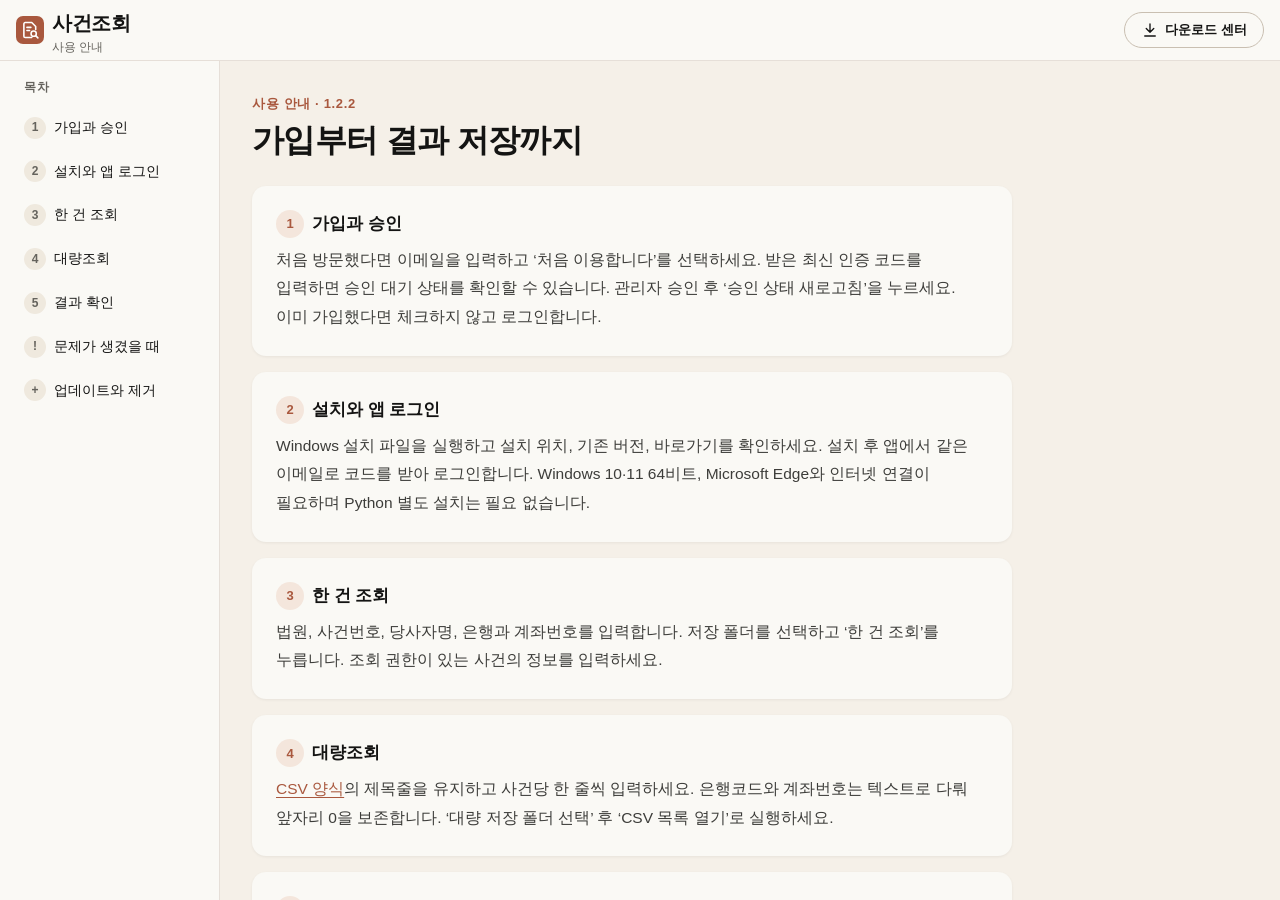
==== commit b0d1f512: "사용 안내 버전 표기 1.2.2" ====
--- a/guide.html
+++ b/guide.html
@@ -38,7 +38,7 @@
 
   <main class="main">
     <article class="doc">
-      <p class="eyebrow">사용 안내 · 1.1.0</p>
+      <p class="eyebrow">사용 안내 · 1.2.2</p>
       <h1>가입부터 결과 저장까지</h1>
 
       <section id="g1" class="card"><h2><span class="no">1</span>가입과 승인</h2>
